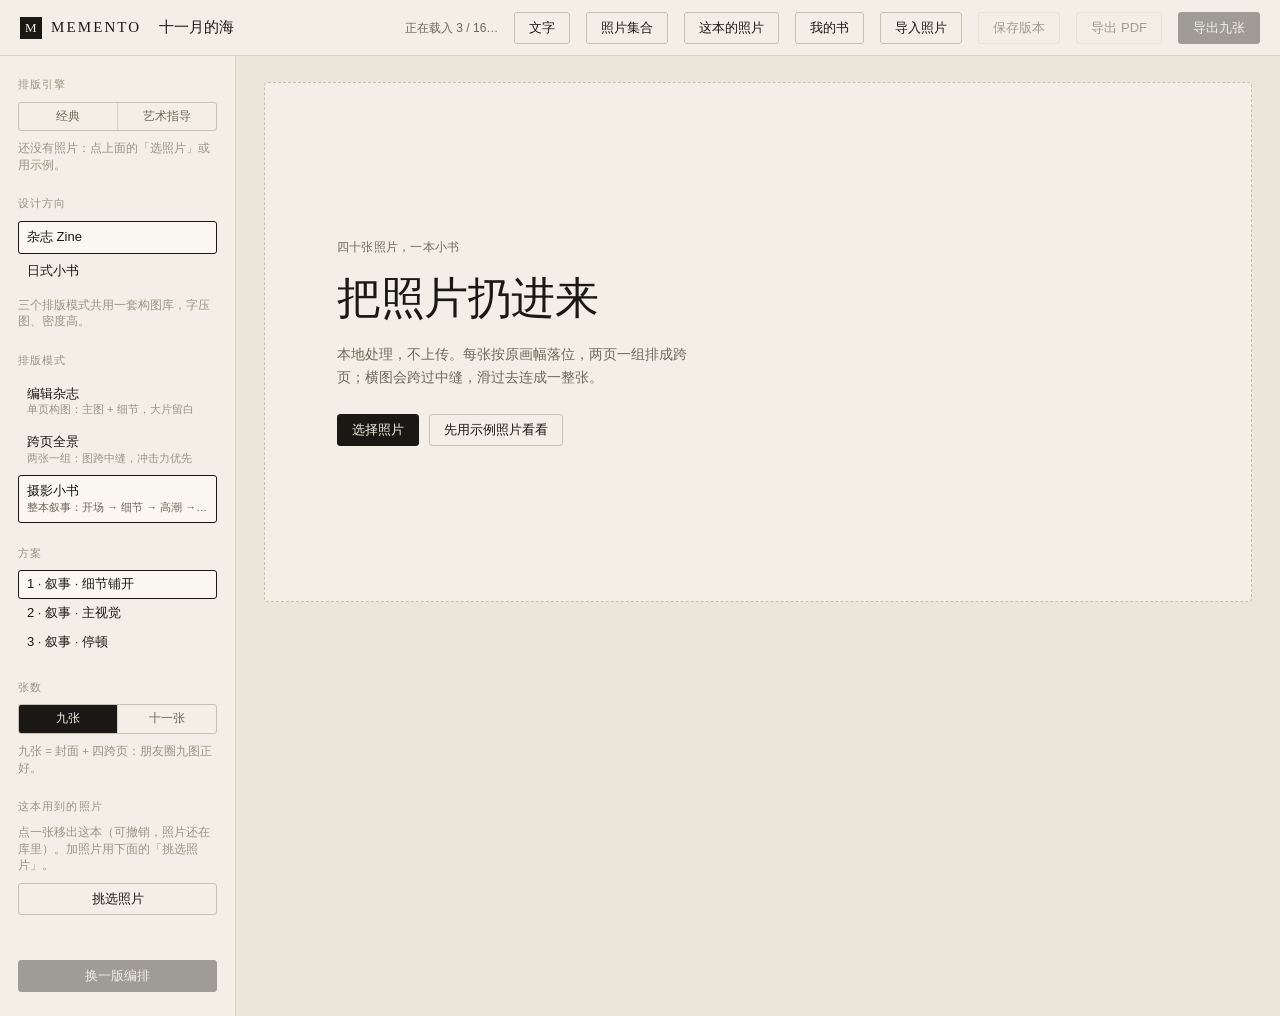
==== index.html @ cc2ba00d "P1+P2: IndexedDB v2（collections / collectionPhotos / bookPhotos）+ 照片集合入口与全部照片页" ====
<!doctype html>
<html lang="zh-CN">
<head>
<meta charset="utf-8">
<meta name="viewport" content="width=device-width,initial-scale=1">
<title>MEMENTO — 让照片变成一本作品集</title>
<link rel="stylesheet" href="css/app.css">
</head>
<body>

<header class="bar">
  <div class="brand">
    <span class="mark" aria-hidden="true">M</span>
    <span class="wordmark">MEMENTO</span>
  </div>
  <input id="titleInput" class="title-input" value="十一月的海" aria-label="作品标题" spellcheck="false">
  <div class="bar-spacer"></div>
  <span id="saveState" class="save-state" data-state="idle" title="本地保存状态"></span>
  <span id="statLine" class="stat">还没有照片</span>
  <button id="btnText" class="btn btn-ghost">文字</button>
  <button id="btnColls" class="btn btn-ghost">照片集合</button>
  <button id="btnPhotos" class="btn btn-ghost">这本的照片</button>
  <button id="btnLibrary" class="btn btn-ghost">我的书</button>
  <button id="btnImport" class="btn btn-ghost">导入照片</button>
  <button id="btnVersion" class="btn btn-ghost" disabled>保存版本</button>
  <button id="btnPDF" class="btn btn-ghost" disabled>导出 PDF</button>
  <button id="btnPNG" class="btn btn-primary" disabled>导出九张</button>
</header>

<main class="shell">
  <aside class="rail">
    <section class="rail-block">
      <h2 class="rail-title">排版引擎</h2>
      <div id="engines" class="seg" role="group" aria-label="排版引擎">
        <button type="button" data-engine="classic">经典</button>
        <button type="button" data-engine="art">艺术指导</button>
      </div>
      <p id="engineNote" class="rail-note">经典＝现有构图库；艺术指导＝先读照片再定方向（实验）。</p>
      <details id="artWhy" class="art-why" hidden>
        <summary>这本书为什么这样排</summary>
        <dl id="artWhyList"></dl>
      </details>
    </section>

    <section class="rail-block">
      <h2 class="rail-title">设计方向</h2>
      <div id="dirs" class="opt-list"></div>
      <p id="dirNote" class="rail-note"></p>
    </section>

    <section class="rail-block" id="modeBlock">
      <h2 class="rail-title">排版模式</h2>
      <div id="modes" class="opt-list"></div>
    </section>

    <section class="rail-block" id="schemeBlock">
      <h2 class="rail-title">方案</h2>
      <div id="schemes" class="opt-list opt-list--tight"></div>
    </section>

    <section class="rail-block" id="blockDensity" hidden>
      <h2 class="rail-title">松紧</h2>
      <div id="densities" class="seg" role="group" aria-label="松紧">
        <button type="button" data-density="tight">紧凑</button>
        <button type="button" data-density="normal">标准</button>
        <button type="button" data-density="airy">舒展</button>
      </div>
      <p id="densityNote" class="rail-note">松开一点，每页少放几张、页数变多。</p>
    </section>

    <section class="rail-block">
      <h2 class="rail-title">张数</h2>
      <div id="counts" class="seg" role="group" aria-label="张数">
        <button type="button" data-count="9">九张</button>
        <button type="button" data-count="11">十一张</button>
      </div>
      <p id="countNote" class="rail-note">九张 = 封面 + 四页/四跨页：朋友圈九图正好。</p>
    </section>

    <section class="rail-block">
      <h2 class="rail-title">这本用到的照片</h2>
      <p class="rail-note">点一张移出这本（可撤销，照片还在库里）。加照片用下面的「挑选照片」。</p>
      <button id="btnPickPhotos" class="btn btn-ghost btn-wide" type="button">挑选照片</button>
      <div id="tray" class="tray"></div>
    </section>

    <div class="rail-foot">
      <button id="btnShuffle" class="btn btn-primary btn-wide" disabled>换一版编排</button>
    </div>
  </aside>

  <section class="stage">
    <div id="empty" class="empty">
      <p class="empty-kicker">四十张照片，一本小书</p>
      <h1 class="empty-title">把照片扔进来</h1>
      <p class="empty-sub">本地处理，不上传。每张按原画幅落位，两页一组排成跨页；横图会跨过中缝，滑过去连成一整张。</p>
      <div class="empty-actions">
        <button class="btn btn-primary" id="btnPick">选择照片</button>
        <button class="btn btn-ghost" id="btnDemo">先用示例照片看看</button>
      </div>
    </div>

    <div id="zinePanel" class="zine-panel" hidden>
      <div class="zine-head">
        <h1 class="grid-title">作品集</h1>
        <p id="zineNote" class="grid-note"></p>
      </div>
      <div id="zineList" class="zine-list"></div>
      <p class="stage-hint">点任意一张照片：换图 / 删图 / 拖动调整显示的部分。点页面空白处放大看。</p>
    </div>
  </section>
</main>

<div id="picker" class="picker" hidden>
  <div class="picker-card" role="dialog" aria-label="换一张">
    <div class="picker-head" id="pickerHead">
      <div>
        <h2 id="pickerTitle" class="picker-title">换一张</h2>
        <p id="pickerNote" class="picker-note"></p>
      </div>
      <button id="pickerClose" class="picker-close" aria-label="关闭">✕</button>
    </div>
    <div id="pickerCrop" class="picker-crop" hidden>
      <div id="cropBox" class="crop-box"></div>
      <p class="crop-hint">左右上下拖动，选这一段显示。</p>
    </div>
    <div id="pickerGrid" class="picker-grid"></div>
  </div>
</div>

<div id="textPanel" class="picker textpanel" hidden>
  <div class="picker-card" role="dialog" aria-label="文字">
    <div class="picker-head">
      <div>
        <h2 class="picker-title">文字</h2>
        <p class="picker-note" id="textNote">你自己写的字永远不会被 AI 覆盖。改完立刻重排。</p>
      </div>
      <button id="textClose" class="picker-close" aria-label="关闭">✕</button>
    </div>

    <div class="text-body">
      <label class="text-row text-row--block"><b>这组照片，你还记得什么？<span>一两句就够。它会作为你的记忆单独保存，优先级最高。</span></b>
        <textarea id="textMemory" rows="2" spellcheck="false" placeholder="例：那天下午很冷，我们在码头等最后一班船。"></textarea>
      </label>

      <div class="text-row text-row--inline">
        <b>文字风格</b>
        <select id="textStyle" class="text-select"></select>
        <label class="text-check"><input type="checkbox" id="textNoText"> 不要内容文字</label>
      </div>

      <div class="ai-block">
        <div class="ai-head">
          <button id="aiBtn" class="btn btn-primary">为这组照片寻找文字灵感</button>
          <button id="aiAgain" class="btn btn-ghost" hidden>再来一组</button>
          <button id="aiSetup" class="btn btn-ghost">检查连接</button>
          <select id="aiModel" class="text-select text-select--sm" hidden aria-label="本地模型"></select>
          <label class="text-check text-check--wide"><input type="checkbox" id="aiBoth"> 同时写进另一个设计方向</label>
        </div>
        <p id="aiStatus" class="ai-status" data-state="idle">本地文字助手：检查中…</p>
        <div id="aiIdeas" class="ai-ideas"></div>
        <details class="ai-help">
          <summary>连不上？三步</summary>
          <p><b>1. 用本地版打开</b>（线上 https 版永远连不到你电脑上的 Ollama）：
            双击 memento 文件夹里的 <code>start-local.cmd</code>，它会打开
             <code>http://127.0.0.1:8899/</code>，并把 Ollama 代理在同一个地址下。</p>
          <p><b>2. 另开一个窗口启动模型</b>：<code>ollama serve</code></p>
          <p><b>3. 想用更强的模型</b>：<code>ollama pull qwen2.5:7b</code>，然后在上面的模型下拉里选它。</p>
          <p>连不上时按钮会给内置模板，其余功能照常。</p>
        </details>
      </div>

      <label class="text-row"><b>书名</b><input id="textTitle" type="text" spellcheck="false"></label>
      <label class="text-row"><b>年份</b><input id="textYear" type="number" min="1900" max="2100" step="1"></label>
      <label class="text-row"><b>章节词</b><input id="textSections" type="text" spellcheck="false" placeholder="用逗号分开：光，风，途中"></label>
      <label class="text-row text-row--block"><b>每页短句<span>一行一句，按顺序用在页面上</span></b>
        <textarea id="textLines" rows="6" spellcheck="false"></textarea>
      </label>
    </div>

    <div class="text-foot">
      <button id="textReset" class="btn btn-ghost">恢复本方向的默认文字</button>
      <button id="textDone" class="btn btn-primary">完成</button>
    </div>
  </div>
</div>

<div id="lightbox" class="lightbox" hidden>
  <button class="lb-close" id="lbClose" aria-label="关闭">✕</button>
  <div class="lb-nav">
    <button id="lbPrev" aria-label="上一页">‹</button>
    <span id="lbCount"></span>
    <button id="lbNext" aria-label="下一页">›</button>
  </div>
  <div id="lbStage" class="lb-stage"></div>
</div>

<input type="file" id="fileInput" accept="image/*" multiple hidden>
<div id="saved" class="saved" hidden>
  <div class="saved-card">
    <div class="saved-head">
      <div>
        <h2 id="savedTitle" class="saved-title">已经做好九张</h2>
        <p id="savedNote" class="saved-note"></p>
      </div>
      <button id="savedClose" class="picker-close" aria-label="关闭">✕</button>
    </div>
    <div id="savedGrid" class="saved-grid"></div>
  </div>
</div>

<div id="versions" class="saved" hidden>
  <div class="saved-card vcard">
    <div class="saved-head">
      <div>
        <h2 class="saved-title">版本历史</h2>
        <p id="verNote" class="saved-note">每一版都是一个快照；恢复旧版不会删掉任何一版。</p>
      </div>
      <button id="verClose" class="picker-close" aria-label="关闭">✕</button>
    </div>
    <div class="ver-new">
      <input id="verName" class="ver-input" placeholder="这一版叫什么？（可以不填）" maxlength="40">
      <button id="verSave" class="btn btn-primary">保存为新版本</button>
    </div>
    <div id="verList" class="ver-list"></div>
  </div>
</div>

<div id="library" class="saved" hidden>
  <div class="saved-card libcard">
    <div class="saved-head">
      <div>
        <h2 class="saved-title">我的书</h2>
        <p id="libNote" class="saved-note">每本作品有自己的版本；照片存在照片库里，删作品不会删照片。</p>
      </div>
      <button id="libClose" class="picker-close" aria-label="关闭">✕</button>
    </div>
    <div class="lib-tools">
      <button id="libNewMem" class="btn btn-primary">＋ 回忆册</button>
      <button id="libNewSocial" class="btn btn-ghost">＋ 作品</button>
      <button id="libBackup" class="btn btn-ghost">导出全部备份</button>
      <button id="libImport" class="btn btn-ghost">导入备份</button>
      <span id="libQuota" class="lib-quota"></span>
    </div>
    <p id="quotaWarn" class="quota-warn" hidden></p>
    <div id="libList" class="lib-list"></div>
  </div>
</div>


<div id="colls" class="saved" hidden>
  <div class="saved-card collcard">
    <div class="saved-head">
      <div>
        <h2 class="saved-title">照片集合</h2>
        <p class="saved-note">一次导入的一批照片就是一个集合。集合只是整理方式 —— 删集合不会删照片，也不会动已经做好的书。</p>
      </div>
      <button id="collClose" class="picker-close" aria-label="关闭">✕</button>
    </div>
    <div class="lib-tools">
      <button id="collNew" class="btn btn-primary">＋ 新集合</button>
      <div class="seg seg--sm" id="collTabs" role="group">
        <button type="button" data-tab="colls" aria-pressed="true">集合</button>
        <button type="button" data-tab="all" aria-pressed="false">全部照片</button>
      </div>
    </div>
    <div id="collBody"></div>
  </div>
</div>

<div id="photoLib" class="saved" hidden>
  <div class="saved-card plibcard">
    <div class="saved-head">
      <div>
        <h2 class="saved-title">照片库</h2>
        <p id="plibNote" class="saved-note">这里存的是<strong>适合网页创作的处理版本</strong>（长边 2000px WebP），不是你的原图备份 —— 原图请留在手机或网盘里。</p>
      </div>
      <button id="plibClose" class="picker-close" aria-label="关闭">✕</button>
    </div>
    <div class="lib-tools">
      <div class="seg seg--sm" id="plibFilter" role="group">
        <button type="button" data-filter="all">全部</button>
        <button type="button" data-filter="in">在这本</button>
        <button type="button" data-filter="out">没在这本</button>
        <button type="button" data-filter="star">★ 收藏</button>
      </div>
      <button id="plibAll" class="btn btn-ghost">全选</button>
      <button id="plibNone" class="btn btn-ghost">全不选</button>
      <span id="plibCount" class="lib-quota"></span>
    </div>
    <div id="plibGrid" class="plib-grid"></div>
  </div>
</div>

<input type="file" id="backupInput" accept=".memento,.zip" hidden>
<div id="toast" class="toast" hidden></div>

<script src="js/analyze.js"></script>
<script src="js/storage.js"></script>
<script src="js/objects.js"></script>
<script src="js/engine.js"></script>
<script src="js/spread.js"></script>
<script src="js/compose.js"></script>
<script src="js/art.js"></script>
  <script src="js/observe.js"></script>
<script src="js/timeline.js"></script>
<script src="js/text.js"></script>
<script src="js/render.js"></script>
<script src="js/export.js"></script>
<script src="js/backup.js"></script>
<script src="js/ai/schemas.js"></script>
<script src="js/ai/prompts.js"></script>
<script src="js/ai/ollama.js"></script>
<script src="js/ai/provider.js"></script>
<script src="js/ai/editorial.js"></script>
<script src="js/collections.js"></script>
<script src="js/app.js"></script>
</body>
</html>
---- css/app.css ----
/* MEMENTO — shell. Paper ground, ink chrome, one accent on state only. */
:root{
  --paper:#f3efe6;
  --paper-2:#ebe6da;
  --surface:#faf7f0;
  --ink:#1a1815;
  --muted:#6f685a;
  --faint:#9a9384;
  --line:#d9d2c3;
  --line-2:#c8c0ae;
  --accent:#b0452b;
  --sans:-apple-system, "Segoe UI", "PingFang SC", "Microsoft YaHei", "Hiragino Sans GB", sans-serif;
  --serif:Georgia, "Songti SC", "Noto Serif SC", "Source Han Serif SC", "Times New Roman", serif;
  --hdr:56px;
}
*{box-sizing:border-box}
[hidden]{display:none !important}
html,body{height:100%}
body{
  margin:0;background:var(--paper);color:var(--ink);
  font-family:var(--sans);font-size:14px;line-height:1.5;
  -webkit-font-smoothing:antialiased;
}
button{font-family:inherit;font-size:inherit;color:inherit;cursor:pointer}
:focus-visible{outline:2px solid var(--accent);outline-offset:2px}

/* ---------- top bar ---------- */
.bar{
  height:var(--hdr);display:flex;align-items:center;gap:16px;
  padding:0 20px;border-bottom:1px solid var(--line);
  background:var(--paper);position:sticky;top:0;z-index:20;
}
.brand{display:flex;align-items:center;gap:9px}
.mark{
  width:22px;height:22px;display:grid;place-items:center;
  background:var(--ink);color:var(--paper);font-family:var(--serif);
  font-size:13px;line-height:1;letter-spacing:.02em;
}
.wordmark{font-family:var(--serif);font-size:15px;letter-spacing:.14em}
.title-input{
  font-family:var(--serif);font-size:15px;color:var(--ink);
  background:transparent;border:0;border-bottom:1px solid transparent;
  padding:4px 2px;max-width:280px;width:180px;
}
.title-input:hover{border-bottom-color:var(--line-2)}
.title-input:focus{border-bottom-color:var(--ink);outline:none}
.bar-spacer{flex:1}
.stat{font-size:12px;color:var(--muted);white-space:nowrap;font-variant-numeric:tabular-nums}

/* ---------- buttons ---------- */
.btn{
  height:32px;padding:0 14px;border-radius:3px;border:1px solid var(--line-2);
  background:transparent;color:var(--ink);font-size:13px;transition:background .14s,border-color .14s,color .14s;
}
.btn:hover{background:rgba(26,24,21,.05);border-color:var(--ink)}
.btn:active{background:rgba(26,24,21,.1)}
.btn[disabled]{opacity:.38;cursor:not-allowed;border-color:var(--line);background:transparent}
.btn[disabled]:hover{background:transparent;border-color:var(--line)}
.btn-primary{background:var(--ink);border-color:var(--ink);color:var(--paper)}
.btn-primary:hover{background:#000;border-color:#000}
.btn-primary[disabled]{background:var(--ink);border-color:var(--ink);color:var(--paper)}
.btn-wide{width:100%}

/* ---------- shell ---------- */
.shell{display:grid;grid-template-columns:236px 1fr;min-height:calc(100vh - var(--hdr))}
.rail{
  border-right:1px solid var(--line);padding:20px 18px 24px;
  display:flex;flex-direction:column;gap:22px;background:var(--paper);
}
.rail-block{display:flex;flex-direction:column;gap:9px}
.rail-title{
  margin:0;font-size:11px;font-weight:500;letter-spacing:.1em;color:var(--faint);
  text-transform:uppercase;
}
.rail-note{margin:0;font-size:11.5px;color:var(--faint);line-height:1.45}
.rail-foot{margin-top:auto;padding-top:14px}

.opt-list{display:flex;flex-direction:column;gap:1px}
.opt{
  display:flex;align-items:center;gap:9px;width:100%;text-align:left;
  padding:7px 8px;border:1px solid transparent;border-radius:3px;background:transparent;
}
.opt:hover{background:rgba(26,24,21,.045)}
.opt[aria-pressed="true"]{background:var(--surface);border-color:var(--ink)}
.opt-body{display:flex;flex-direction:column;min-width:0}
.opt-name{font-size:13px;line-height:1.3}
.opt-note{font-size:11px;color:var(--faint);line-height:1.35;white-space:nowrap;overflow:hidden;text-overflow:ellipsis}
.opt[aria-pressed="true"] .opt-note{color:var(--muted)}
.opt-sw{display:flex;gap:2px;flex:none}
.opt-sw i{width:6px;height:16px;display:block}
.opt-list--tight .opt{padding:5px 8px}

.seg{display:grid;grid-template-columns:repeat(auto-fit,minmax(0,1fr));gap:0;border:1px solid var(--line-2);border-radius:3px;overflow:hidden}
.seg button{
  border:0;background:transparent;padding:6px 2px;font-size:12px;color:var(--muted);
  border-right:1px solid var(--line);line-height:1.3;
}
.seg button:last-child{border-right:0}
.seg button[aria-pressed="true"]{background:var(--ink);color:var(--paper)}
.seg button:hover{color:var(--ink)}
.seg button[aria-pressed="true"]:hover{color:var(--paper)}

.tray{display:grid;grid-template-columns:repeat(4,1fr);gap:6px;max-height:190px;overflow:auto;padding-right:2px}
.tray img{
  width:100%;aspect-ratio:1;object-fit:cover;display:block;cursor:pointer;
  border:1px solid var(--line);filter:saturate(.95);
}
.tray img[data-off="1"]{opacity:.28;filter:grayscale(1)}
.tray img:hover{border-color:var(--ink)}

/* ---------- stage ---------- */
.stage{padding:26px 28px 60px;background:var(--paper-2);min-width:0}
.pages{display:grid;grid-template-columns:repeat(auto-fill,minmax(300px,1fr));gap:26px 24px}
.page-slot{display:flex;flex-direction:column;gap:7px;align-items:flex-start;min-width:0}
.page-btn{
  border:0;padding:0;background:transparent;display:block;width:100%;
  position:relative;cursor:zoom-in;
}
.page-btn::after{
  content:"";position:absolute;inset:-1px;border:1px solid rgba(26,24,21,.14);pointer-events:none;
  transition:border-color .16s;
}
.page-btn:hover::after{border-color:rgba(26,24,21,.55)}
.page-label{
  font-size:11px;color:var(--faint);letter-spacing:.08em;display:flex;gap:8px;align-items:center;
  font-variant-numeric:tabular-nums;
}
.page-label b{font-weight:500;color:var(--muted);letter-spacing:.1em}
.page-wrap{overflow:hidden;position:relative;background:#fff}
.page{position:relative;transform-origin:top left;overflow:hidden}
.page .frame{position:absolute;overflow:hidden}
.page .frame-paper{position:absolute;background:#fff;box-shadow:0 1px 1px rgba(0,0,0,.10)}
.page .frame-inner{position:absolute;inset:0;overflow:hidden}
.page .txt{position:absolute;white-space:pre;font-kerning:normal}
.page .rect{position:absolute}
.page .pline{position:absolute}

/* ---------- empty ---------- */
.empty{
  border:1px dashed var(--line-2);border-radius:4px;background:var(--paper);
  min-height:min(62vh,520px);display:flex;flex-direction:column;justify-content:center;
  padding:44px clamp(24px,6vw,72px);
}
.empty-kicker{margin:0 0 10px;font-size:12px;color:var(--muted);letter-spacing:.02em}
.empty-title{margin:0;font-family:var(--serif);font-size:clamp(30px,3.4vw,44px);font-weight:400;letter-spacing:-.01em}
.empty-sub{margin:12px 0 0;max-width:46ch;font-size:14px;color:var(--muted);line-height:1.6}
.empty-actions{display:flex;gap:10px;margin-top:26px;flex-wrap:wrap}

/* ---------- lightbox ---------- */
.lightbox{
  position:fixed;inset:0;background:#100f0d;z-index:60;
  display:flex;flex-direction:column;align-items:center;justify-content:center;padding:56px 24px 72px;
}
.lb-stage{max-width:100%;max-height:100%;display:flex;align-items:center;justify-content:center;overflow:hidden}
.lb-close{
  position:absolute;top:16px;right:18px;background:transparent;border:1px solid #4a463d;
  color:#e8e2d4;width:34px;height:34px;border-radius:3px;
}
.lb-close:hover{background:#241f1a}
.lb-nav{
  position:absolute;bottom:20px;display:flex;align-items:center;gap:18px;color:#cfc8b8;font-size:12px;
  font-variant-numeric:tabular-nums;
}
.lb-nav button{background:transparent;border:1px solid #4a463d;color:#e8e2d4;width:34px;height:30px;border-radius:3px}
.lb-nav button:hover{background:#241f1a}

/* ---------- toast ---------- */
.toast{
  position:fixed;left:50%;bottom:26px;transform:translateX(-50%);
  background:var(--ink);color:var(--paper);padding:9px 16px;border-radius:3px;font-size:13px;z-index:80;
  display:flex;align-items:center;gap:14px;
}
.toast-undo{
  background:transparent;border:1px solid rgba(243,239,230,.5);color:var(--paper);
  border-radius:2px;padding:2px 9px;font-size:12px;
}
.toast-undo:hover{background:rgba(243,239,230,.16)}

/* ---------- solo page view (?solo=2&scale=1) ---------- */
body.solo-mode{background:#8f897c}
body.solo-mode .bar,
body.solo-mode .rail,
body.solo-mode .empty{display:none !important}
body.solo-mode .shell{display:block;min-height:0}
body.solo-mode .stage{padding:0;background:transparent}
body.solo-mode .pages{display:block}
body.solo-mode .page-wrap{margin:0}

/* ---------- grid (九宫格) ---------- */
.grid-panel{display:flex;flex-direction:column;gap:16px;max-width:1120px}
.grid-head{max-width:52ch}
.grid-title{margin:0;font-family:var(--serif);font-size:22px;font-weight:400;letter-spacing:-.01em}
.grid-note{margin:6px 0 0;font-size:12.5px;color:var(--muted)}
.grid-body{display:grid;grid-template-columns:auto 300px;gap:44px;align-items:start;margin-top:4px}
.grid9{display:grid;grid-template-columns:repeat(3,1fr);gap:4px;background:#fff;padding:4px}
.grid-cell{position:relative;line-height:0}
.grid-btn{border:0;padding:0;background:transparent;display:block;cursor:zoom-in;width:100%}
.grid-num{
  position:absolute;left:7px;bottom:6px;font-size:10.5px;letter-spacing:.12em;color:#fff;
  font-variant-numeric:tabular-nums;pointer-events:none;mix-blend-mode:difference;
}
.grid-side{display:flex;flex-direction:column;gap:10px;padding-top:2px}
.grid-strip{display:grid;grid-template-columns:repeat(3,1fr);gap:6px}
.strip-cell{position:relative;line-height:0}
.strip-cell img{width:100%;aspect-ratio:1;object-fit:cover;display:block;border:1px solid var(--line)}
.strip-cell b{
  position:absolute;top:3px;left:4px;font-size:9px;font-weight:500;color:#fff;
  text-shadow:0 1px 3px rgba(0,0,0,.7);letter-spacing:.08em;
}
.grid-why{margin:6px 0 0;font-size:12.5px;color:var(--muted);max-width:30ch;line-height:1.65}
.grid-strip--counts .count-cell{
  aspect-ratio:1;display:grid;place-items:center;background:var(--surface);border:1px solid var(--line);
  font-family:var(--serif);font-size:19px;color:var(--ink);
}

/* ---------- edit affordances ---------- */
.stage-hint{margin:14px 0 0;font-size:12px;color:var(--faint);letter-spacing:.01em}
.page .frame-edit{cursor:pointer}
.page .frame-edit::after{
  content:"";position:absolute;inset:0;border:0 solid rgba(255,255,255,0);
  transition:box-shadow .14s, background .14s;pointer-events:none;
}
.page .frame-edit:hover::after{
  box-shadow:inset 0 0 0 2px rgba(255,255,255,.9), inset 0 0 0 3px rgba(0,0,0,.35);
  background:rgba(255,255,255,.06);
}

/* ---------- picker ---------- */
.picker{
  position:fixed;inset:0;z-index:70;background:rgba(16,15,13,.72);
  display:flex;align-items:center;justify-content:center;padding:32px 20px;
}
.picker-card{
  background:var(--paper);width:min(880px,96vw);max-height:86vh;display:flex;flex-direction:column;
  border:1px solid var(--line-2);
}
.picker-head{
  display:flex;align-items:flex-start;justify-content:space-between;gap:16px;
  padding:16px 18px 12px;border-bottom:1px solid var(--line);
}
.picker-title{margin:0;font-family:var(--serif);font-size:17px;font-weight:400}
.picker-note{margin:4px 0 0;font-size:12px;color:var(--muted);max-width:56ch}
.picker-close{background:transparent;border:1px solid var(--line-2);width:28px;height:28px;border-radius:2px;flex:none}
.picker-close:hover{border-color:var(--ink)}
.picker-grid{
  display:grid;grid-template-columns:repeat(5,minmax(0,1fr));gap:10px;
  padding:14px 18px 18px;overflow:auto;max-height:46vh;
}
.picker-item{position:relative;padding:0;border:2px solid transparent;background:transparent;cursor:pointer;line-height:0}
.picker-item img{width:100%;aspect-ratio:1;object-fit:cover;display:block}
.picker-item:hover{border-color:var(--ink)}
.picker-item b{
  position:absolute;left:4px;top:3px;font-size:9px;color:#fff;font-weight:500;
  text-shadow:0 1px 3px rgba(0,0,0,.7);letter-spacing:.08em;
}
.picker-item[data-fit="0"]::after{
  content:"裁切较多";position:absolute;left:0;right:0;bottom:0;font-size:9px;
  background:rgba(0,0,0,.55);color:#fff;padding:1px 3px;line-height:1.4;text-align:center;
}
.picker-head .btn-danger{margin-right:8px;flex:none}

/* crop adjuster inside the picker */
.picker-crop{display:flex;align-items:center;gap:16px;padding:14px 18px;border-bottom:1px solid var(--line);flex-wrap:wrap}
.crop-box{
  position:relative;overflow:hidden;background:#111;flex:none;cursor:grab;
  box-shadow:0 0 0 1px rgba(0,0,0,.15);touch-action:none;
}
.crop-box.dragging{cursor:grabbing}
.crop-box img{position:absolute;user-select:none;pointer-events:none;max-width:none}
/* the fold of a cross-page image: the picture is one, the line is where it is cut */
.crop-seam{
  position:absolute;top:0;bottom:0;width:1px;pointer-events:none;
  background:repeating-linear-gradient(to bottom,rgba(255,255,255,.92) 0 5px,transparent 5px 10px);
  box-shadow:0 0 0 1px rgba(0,0,0,.35);
}
.crop-seam::after{
  content:"折线";position:absolute;left:3px;top:4px;font-size:9px;letter-spacing:.08em;
  color:#fff;text-shadow:0 1px 2px rgba(0,0,0,.8);font-style:normal;white-space:nowrap;
}
.crop-hint{margin:0;font-size:12px;color:var(--muted);max-width:30ch;line-height:1.6}

/* ---------- text panel: the words are data ---------- */
.textpanel .picker-card{width:min(720px,96vw)}
.text-body{padding:16px 18px;display:flex;flex-direction:column;gap:14px;overflow:auto}
.text-row{display:flex;align-items:center;gap:12px;font-size:12px;color:var(--ink)}
.text-row b{width:72px;flex:none;font-weight:500;letter-spacing:.08em;color:var(--muted)}
.text-row input{flex:1;height:32px;padding:0 9px;background:transparent;border:1px solid var(--line-2);
  font:inherit;font-size:13.5px;color:var(--ink);border-radius:2px}
.text-row input:focus{outline:none;border-color:var(--ink)}
.text-row--block{flex-direction:column;align-items:stretch;gap:8px}
.text-row--block b{width:auto;display:flex;justify-content:space-between;align-items:baseline}
.text-row--block b span{color:var(--faint);font-weight:400;letter-spacing:0}
.text-row textarea{width:100%;min-height:210px;padding:10px 11px;background:transparent;
  border:1px solid var(--line-2);border-radius:2px;font:inherit;font-size:13.5px;line-height:2;color:var(--ink);resize:vertical}
.text-row textarea:focus{outline:none;border-color:var(--ink)}
.text-foot{display:flex;justify-content:space-between;align-items:center;gap:10px;padding:4px 18px 18px}
.picker-actions{display:flex;gap:8px;padding:0 18px 16px;grid-column:1/-1;margin-top:4px}
.btn-danger{border-color:#9d3a2a;color:#9d3a2a}
.btn-danger:hover{background:#9d3a2a;color:#fff;border-color:#9d3a2a}

/* ---------- zine (小书 / 跨页) ---------- */
.zine-panel{display:flex;flex-direction:column;gap:26px;max-width:1240px}
.zine-head{max-width:56ch}
.zine-list{display:flex;flex-direction:column;gap:30px}
.spread-row{display:flex;gap:2px;align-items:flex-start;position:relative}
.spread-row--single{align-items:flex-start}
.spread-label{
  position:absolute;left:0;top:-17px;font-size:10.5px;letter-spacing:.12em;color:var(--faint);
  font-variant-numeric:tabular-nums;
}
.spread-row .page-wrap{background:#fff}
.spread-row .page-btn{border:0;padding:0;background:transparent;display:block;cursor:zoom-in}
.spread-row .page-btn::after{
  content:"";position:absolute;inset:0;border:1px solid rgba(26,24,21,.12);pointer-events:none;
}
.spread-row .page-btn:hover::after{border-color:rgba(26,24,21,.5)}
.spread-type{
  position:absolute;left:132px;top:-23px;height:22px;font-size:11px;color:var(--muted);
  background:transparent;border:1px solid var(--line);border-radius:2px;padding:0 4px;
}
.spread-type:hover{color:var(--ink);border-color:var(--line-2)}

@media (max-width:900px){
  .bar{height:auto;flex-wrap:wrap;padding:8px 12px;gap:8px}
  .btn{height:30px;padding:0 10px;font-size:12.5px}
  .title-input{width:104px;font-size:14px}
  .shell{grid-template-columns:1fr}
  .rail{border-right:0;border-bottom:1px solid var(--line);padding:14px}
  .tray{max-height:96px;grid-template-columns:repeat(8,1fr)}
  .stage{padding:14px 12px 40px;order:-1}
  .pages{gap:18px 14px !important}
  .grid-body{grid-template-columns:1fr;gap:22px}
  .grid-strip{grid-template-columns:repeat(5,1fr);max-width:420px}
  .stat{display:none}
  /* on a phone the book comes first: the rail is a drawer under it */
  .rail{order:2;border-bottom:0;border-top:1px solid var(--line);gap:16px}
  .rail-foot{position:sticky;bottom:0;background:var(--paper);padding:10px 0 4px}
  .zine-panel{gap:26px}
  .spread-type{left:auto;right:0;top:-24px}
}

/* ---------- composition engine ---------- */
.opt--sm{padding:5px 8px}
.opt-list--tight{gap:0}
.row-tools{display:flex;gap:6px;align-items:center;margin-left:10px;padding-top:2px}
.lock-btn{
  height:22px;padding:0 7px;font-size:10.5px;letter-spacing:.06em;color:var(--faint);
  background:transparent;border:1px solid var(--line);border-radius:2px;cursor:pointer;
}
.lock-btn:hover{color:var(--ink);border-color:var(--line-2)}
.lock-btn[aria-pressed="true"]{background:var(--ink);color:var(--paper);border-color:var(--ink)}
.spread-label{top:-16px}
.spread-row > .page-btn{flex:0 0 auto}
.row-tools{flex:0 0 auto;white-space:nowrap}
.lock-btn{white-space:nowrap;flex:none}
.spread-row--single .page-btn{background:transparent}

.spread-row .page-btn{width:auto}
.spread-row .page-wrap{overflow:hidden}

/* 照片格 + 主视觉星标 */
.tray-cell{position:relative;line-height:0}
.tray-cell img{width:100%;display:block;border-radius:2px}
.tray-cell.on img{outline:2px solid var(--accent);outline-offset:-2px}
.tray-star{position:absolute;right:2px;top:2px;width:22px;height:22px;border:0;border-radius:50%;
  background:rgba(255,255,255,.86);color:#8a7a4a;font-size:13px;line-height:22px;padding:0;cursor:pointer}
.tray-cell.on .tray-star{background:var(--accent);color:#fff}

/* ---------- the finished sheet ---------- */
.saved{position:fixed;inset:0;background:rgba(20,18,14,.6);display:flex;align-items:center;justify-content:center;z-index:60;padding:24px}
.saved-card{background:var(--paper);width:min(880px,100%);max-height:88vh;display:flex;flex-direction:column;border-radius:3px;overflow:hidden;box-shadow:0 24px 60px rgba(0,0,0,.3)}
.saved-head{display:flex;justify-content:space-between;align-items:flex-start;gap:16px;padding:20px 22px 14px;border-bottom:1px solid var(--line)}
.saved-title{margin:0 0 6px;font-size:16px;font-weight:500;letter-spacing:.01em}
.saved-note{margin:0;font-size:12px;line-height:1.7;color:var(--muted);max-width:56ch}
.saved-grid{display:grid;grid-template-columns:repeat(3,1fr);gap:14px;padding:18px 22px 24px;overflow:auto}
.saved-item{position:relative;display:block;line-height:0;background:var(--paper-2)}
.saved-item img{width:100%;display:block}
.saved-item span{position:absolute;left:6px;bottom:6px;font-size:9px;letter-spacing:.1em;color:#fff;text-shadow:0 1px 3px rgba(0,0,0,.8)}
.saved-item:hover img{opacity:.88}
@media (max-width:900px){.saved-grid{grid-template-columns:repeat(2,1fr)}.saved{padding:0}.saved-card{max-height:100vh;height:100%;border-radius:0}}

/* ---------- save state / versions ---------- */
.save-state{font-size:11px;letter-spacing:.04em;color:var(--faint);cursor:pointer;white-space:nowrap;padding:2px 6px;border-radius:2px}
.save-state[data-state="pending"],.save-state[data-state="saving"]{color:var(--muted)}
.save-state[data-state="saved"]{color:#4a6b4a}
.save-state[data-state="error"]{color:#9d3a2a;font-weight:500;text-decoration:underline;text-underline-offset:2px}
.save-state:hover{background:rgba(26,24,21,.06)}
.vcard{max-width:720px}
.ver-new{display:flex;gap:8px;padding:14px 22px;border-bottom:1px solid var(--line)}
.ver-input{flex:1;min-width:0;height:32px;padding:0 10px;font-size:13px;background:var(--paper);border:1px solid var(--line);border-radius:2px;color:var(--ink)}
.ver-list{overflow:auto;padding:6px 22px 20px}
.ver-row{display:flex;align-items:center;gap:12px;padding:11px 0;border-bottom:1px solid var(--line)}
.ver-row:last-child{border-bottom:0}
.ver-no{font-size:12px;letter-spacing:.06em;width:44px;color:var(--ink);font-variant-numeric:tabular-nums}
.ver-meta{flex:1;min-width:0}
.ver-desc{font-size:12.5px;color:var(--ink);margin:0 0 2px}
.ver-sub{font-size:11px;color:var(--faint)}
.ver-row .btn{height:26px;padding:0 9px;font-size:11.5px}
.ver-row.is-current .ver-no{color:#4a6b4a}

/* ---------- library ---------- */
.libcard{max-width:760px}
.lib-tools{display:flex;gap:8px;align-items:center;padding:14px 22px;border-bottom:1px solid var(--line);flex-wrap:wrap}
.lib-quota{margin-left:auto;font-size:11px;color:var(--faint)}
.lib-list{overflow:auto;padding:6px 22px 22px}
.lib-row{display:flex;gap:14px;align-items:center;padding:12px 0;border-bottom:1px solid var(--line)}
.lib-cover{width:52px;height:70px;flex:none;background:var(--paper-2);overflow:hidden;border:1px solid var(--line)}
.lib-cover img{width:100%;height:100%;object-fit:cover;display:block}
.lib-meta{flex:1;min-width:0}
.lib-title{font-size:13.5px;margin:0 0 3px;color:var(--ink);white-space:nowrap;overflow:hidden;text-overflow:ellipsis}
.lib-sub{font-size:11px;color:var(--faint)}
.lib-row.is-open .lib-title{color:#4a6b4a}
.lib-row .btn{height:26px;padding:0 9px;font-size:11.5px}
.lib-row.is-open .lib-title::after{content:" · 正在编辑";color:#4a6b4a;font-size:10.5px}

.lib-acts{display:flex;gap:6px;flex:none}
@media (max-width:560px){
  .lib-row{flex-wrap:wrap;row-gap:10px}
  .lib-meta{flex:1 1 calc(100% - 66px);min-width:0}
  .lib-title{white-space:normal;line-height:1.35}
  .lib-sub{display:block;line-height:1.5}
  .lib-acts{flex:1 1 100%;justify-content:flex-end}
  .lib-tools{gap:6px}
  .lib-quota{flex:1 1 100%;text-align:left;margin:2px 0 0}
}

/* ---------- photo library ---------- */
.plibcard{max-width:860px}
.seg--sm button{height:26px;padding:0 10px;font-size:11.5px}
.plib-grid{display:grid;grid-template-columns:repeat(5,1fr);gap:10px;padding:16px 22px 24px;overflow:auto}
.plib-item{position:relative;line-height:0;background:var(--paper-2);border:1px solid transparent}
.plib-item img{width:100%;aspect-ratio:1;object-fit:cover;display:block}
.plib-item:hover{border-color:var(--ink)}
.plib-item .plib-star{position:absolute;left:5px;top:4px;font-size:12px;color:#fff;text-shadow:0 1px 3px rgba(0,0,0,.8);cursor:pointer}
.plib-item .plib-used{position:absolute;right:5px;top:4px;font-size:9px;letter-spacing:.06em;color:#fff;background:rgba(0,0,0,.45);padding:1px 4px}
.plib-item .plib-act{position:absolute;left:4px;right:4px;bottom:4px;display:flex;gap:4px;opacity:0;transition:opacity .12s}
.plib-item:hover .plib-act{opacity:1}
.plib-act button{flex:1;height:20px;font-size:10px;border:0;background:rgba(20,18,14,.82);color:#fff;cursor:pointer;border-radius:2px}
.plib-act button:hover{background:#9d3a2a}
.quota-warn{margin:0;padding:8px 22px;background:#f3e7d8;color:#7a4a20;font-size:11.5px;line-height:1.6;border-bottom:1px solid var(--line)}
@media (max-width:560px){
  .plib-grid{grid-template-columns:repeat(3,1fr);gap:8px;padding:12px 14px 20px}
}
/* touch screens have no hover: the buttons must always be there */
@media (max-width:560px),(hover:none){
  .plib-item .plib-act{opacity:1}
}

/* the small segmented control inside a modal toolbar keeps its own width */
#plibFilter{display:inline-flex;flex:none;width:auto;grid-template-columns:none}
#plibFilter button{white-space:nowrap;padding:0 12px;height:26px;font-size:11.5px}

/* ---------- editorial assistant ---------- */
.text-row--inline{display:flex;align-items:center;gap:10px;flex-wrap:wrap}
.text-select{height:30px;font-size:12.5px;background:var(--paper);border:1px solid var(--line);border-radius:2px;color:var(--ink);padding:0 6px}
.text-check{display:inline-flex;align-items:center;gap:5px;font-size:11.5px;color:var(--muted)}
.ai-block{border:1px solid var(--line);border-radius:3px;padding:14px;background:rgba(26,24,21,.02)}
.ai-head{display:flex;gap:8px;flex-wrap:wrap}
.ai-status{margin:10px 0 0;font-size:11.5px;line-height:1.6;color:var(--muted)}
.ai-status[data-state="ok"]{color:#4a6b4a}
.ai-status[data-state="off"]{color:#8a5a2a}
.ai-status[data-state="busy"]{color:var(--ink)}
.ai-ideas{display:grid;grid-template-columns:repeat(3,1fr);gap:10px;margin-top:12px}
.ai-ideas:empty{display:none}
.idea{border:1px solid var(--line);background:var(--paper);padding:11px;display:flex;flex-direction:column;gap:6px}
.idea-head{display:flex;align-items:baseline;gap:6px}
.idea-no{font-size:10px;color:var(--faint);font-variant-numeric:tabular-nums}
.idea-title{font-size:13.5px;line-height:1.35}
.idea-sub{margin:0;font-size:11px;color:var(--muted);font-style:italic}
.idea-concept{margin:0;font-size:11.5px;color:var(--ink2);line-height:1.6}
.idea-moods{display:flex;gap:4px;flex-wrap:wrap}
.idea-mood{font-size:9.5px;letter-spacing:.06em;text-transform:uppercase;color:var(--faint);border:1px solid var(--line);padding:1px 4px;border-radius:2px}
.idea-chapters{margin:0;font-size:10.5px;color:var(--muted);letter-spacing:.08em}
.idea-caps{margin:0;padding-left:12px;font-size:11px;color:var(--ink2);line-height:1.7}
.idea .btn{margin-top:auto}
.ai-help{margin-top:12px;font-size:11px;color:var(--muted)}
.ai-help summary{cursor:pointer;color:var(--faint)}
.ai-help code{display:block;margin:6px 0;padding:6px 8px;background:rgba(26,24,21,.05);font-size:11px;overflow-x:auto}
@media (max-width:760px){.ai-ideas{grid-template-columns:1fr}}

#textMemory{min-height:54px;max-height:120px}

.text-select--sm{height:26px;font-size:11.5px;max-width:180px}

.text-check--wide{margin-left:auto;white-space:nowrap}

.zine-panel{margin:0 auto}

.spread-row{justify-content:center}
.spread-label{left:50%;transform:translateX(-50%)}

/* picking photos for this book */
.plib-item{cursor:pointer}
.plib-item .plib-pick{
  position:absolute;right:5px;bottom:4px;width:18px;height:18px;border-radius:50%;
  display:flex;align-items:center;justify-content:center;font-size:11px;
  background:rgba(20,18,14,.55);color:#fff;border:1px solid rgba(255,255,255,.7);
}
.plib-item.is-in .plib-pick{background:#4a6b4a;border-color:#fff}
.plib-item.is-out img{opacity:.32;filter:saturate(.4)}
.plib-item.is-out .plib-pick{background:rgba(255,255,255,.9);color:#333;border-color:rgba(0,0,0,.25)}
.plib-item.is-out .plib-used{display:none}
.plib-actions{display:flex;gap:6px;align-items:center;flex-wrap:wrap}

.plib-del{
  position:absolute;left:4px;bottom:4px;width:18px;height:18px;border-radius:50%;
  display:flex;align-items:center;justify-content:center;font-size:9px;line-height:1;
  background:rgba(20,18,14,.45);color:#fff;opacity:0;transition:opacity .12s;cursor:pointer;
}
.plib-item:hover .plib-del{opacity:1}
.plib-item .plib-pick{right:5px;bottom:4px}
.plib-item .plib-used{right:5px;top:4px}
.plib-star{left:5px;top:3px}
@media (hover:none){.plib-del{opacity:.85}}

.lib-shelf{margin:6px 0 2px;font-size:10.5px;letter-spacing:.12em;color:var(--faint);text-transform:uppercase;display:flex;align-items:center;gap:8px}
.lib-shelf::after{content:"";flex:1;height:1px;background:var(--line)}
.lib-kind{font-size:9.5px;letter-spacing:.08em;border:1px solid var(--line);padding:1px 4px;border-radius:2px;color:var(--faint);margin-right:4px}

/* the tools sit above the row instead of widening it */
.row-tools{position:absolute;right:0;top:-27px;margin-left:0;padding-top:0;z-index:6}
.spread-type{position:static}

.art-why{margin-top:10px;font-size:11.5px;line-height:1.5}
.art-why summary{cursor:pointer;color:var(--ink-soft);letter-spacing:.02em}
.art-why dl{margin:8px 0 0}
.why-row{margin:0 0 8px}
.why-row dt{color:var(--ink);font-weight:600;display:flex;justify-content:space-between;gap:8px}
.why-row dt span{font-weight:400;color:var(--ink-soft);font-variant-numeric:tabular-nums}
.why-row dd{margin:2px 0 0;color:var(--ink-soft)}

/* ---------------- collections (P2) ---------------- */
.collcard{width:min(980px,94vw);max-height:88vh}
#collBody{overflow:auto;padding:6px 22px 24px}
.coll-grid{display:grid;grid-template-columns:repeat(auto-fill,minmax(190px,1fr));gap:14px;padding-top:8px}
.coll-card{display:block;text-align:left;background:var(--surface);border:1px solid var(--line);padding:0;transition:border-color .12s,transform .12s}
.coll-card:hover{border-color:var(--ink);transform:translateY(-1px)}
.coll-cover{aspect-ratio:4/3;background:var(--paper-2);display:flex;align-items:center;justify-content:center;
  font-size:11px;color:var(--faint);overflow:hidden}
.coll-cover img{width:100%;height:100%;object-fit:cover;display:block}
.coll-meta{display:flex;justify-content:space-between;align-items:baseline;gap:8px;padding:9px 11px}
.coll-meta b{font-weight:600;font-size:13px;overflow:hidden;text-overflow:ellipsis;white-space:nowrap}
.coll-meta span{font-size:11px;color:var(--muted);white-space:nowrap}
.coll-empty{color:var(--muted);font-size:12.5px;padding:22px 4px;grid-column:1/-1}
.coll-detail-head{display:flex;align-items:center;gap:14px;padding:12px 0 6px;flex-wrap:wrap;
  border-bottom:1px solid var(--line);margin-bottom:12px}
.coll-detail-head h3{margin:0;font-family:var(--serif);font-weight:500;font-size:19px}
.coll-detail-head h3 span{font-family:var(--sans);font-size:11.5px;color:var(--muted);margin-left:9px}
.coll-detail-tools{margin-left:auto;display:flex;gap:6px;flex-wrap:wrap}
.btn-sm{padding:4px 10px;font-size:12px}
.coll-del{color:var(--accent)}
.coll-photos{display:grid;grid-template-columns:repeat(auto-fill,minmax(118px,1fr));gap:8px}
.coll-photo{position:relative;line-height:0;background:var(--paper-2)}
.coll-photo img{width:100%;aspect-ratio:1;object-fit:cover;display:block}
.coll-star,.coll-rm,.coll-badge{position:absolute;font-size:11px;line-height:1;
  background:rgba(26,24,21,.55);color:#fff;padding:3px 5px;cursor:pointer}
.coll-star{left:4px;top:4px}
.coll-star.on{background:rgba(176,69,43,.9)}
.coll-rm{right:4px;top:4px}
.coll-badge{right:4px;bottom:4px;font-size:9.5px;letter-spacing:.04em;background:rgba(26,24,21,.5)}
.coll-badge.used{right:auto;left:4px;bottom:4px;background:rgba(47,72,88,.8)}
.coll-chips{display:flex;gap:8px;padding:4px 0 12px}
.chip{border:1px solid var(--line);background:transparent;color:var(--muted);font-size:12px;padding:3px 11px}
.chip.on{background:var(--ink);color:var(--paper);border-color:var(--ink)}
.coll-pick{position:fixed;inset:0;z-index:60;background:rgba(26,24,21,.55);display:flex;align-items:center;justify-content:center}
.coll-pick-card{background:var(--surface);border:1px solid var(--line);width:min(900px,92vw);max-height:86vh;display:flex;flex-direction:column}
.coll-pick-head{display:flex;align-items:center;justify-content:space-between;padding:14px 18px;border-bottom:1px solid var(--line)}
.coll-pick-grid{display:grid;grid-template-columns:repeat(auto-fill,minmax(104px,1fr));gap:6px;padding:14px 18px;overflow:auto}
.coll-photo.pickable{cursor:pointer;outline:2px solid transparent}
.coll-photo.pickable.on{outline:2px solid var(--accent)}
.coll-pick-foot{display:flex;align-items:center;gap:12px;padding:12px 18px;border-top:1px solid var(--line)}
.coll-pick-count{font-size:12px;color:var(--muted);margin-right:auto}
#collTabs{flex:0 0 auto;white-space:nowrap}
#collTabs button{padding:5px 13px;white-space:nowrap}
.lib-tools .seg{display:inline-flex;flex:0 0 auto}
.collcard .lib-tools{align-items:center;gap:10px}
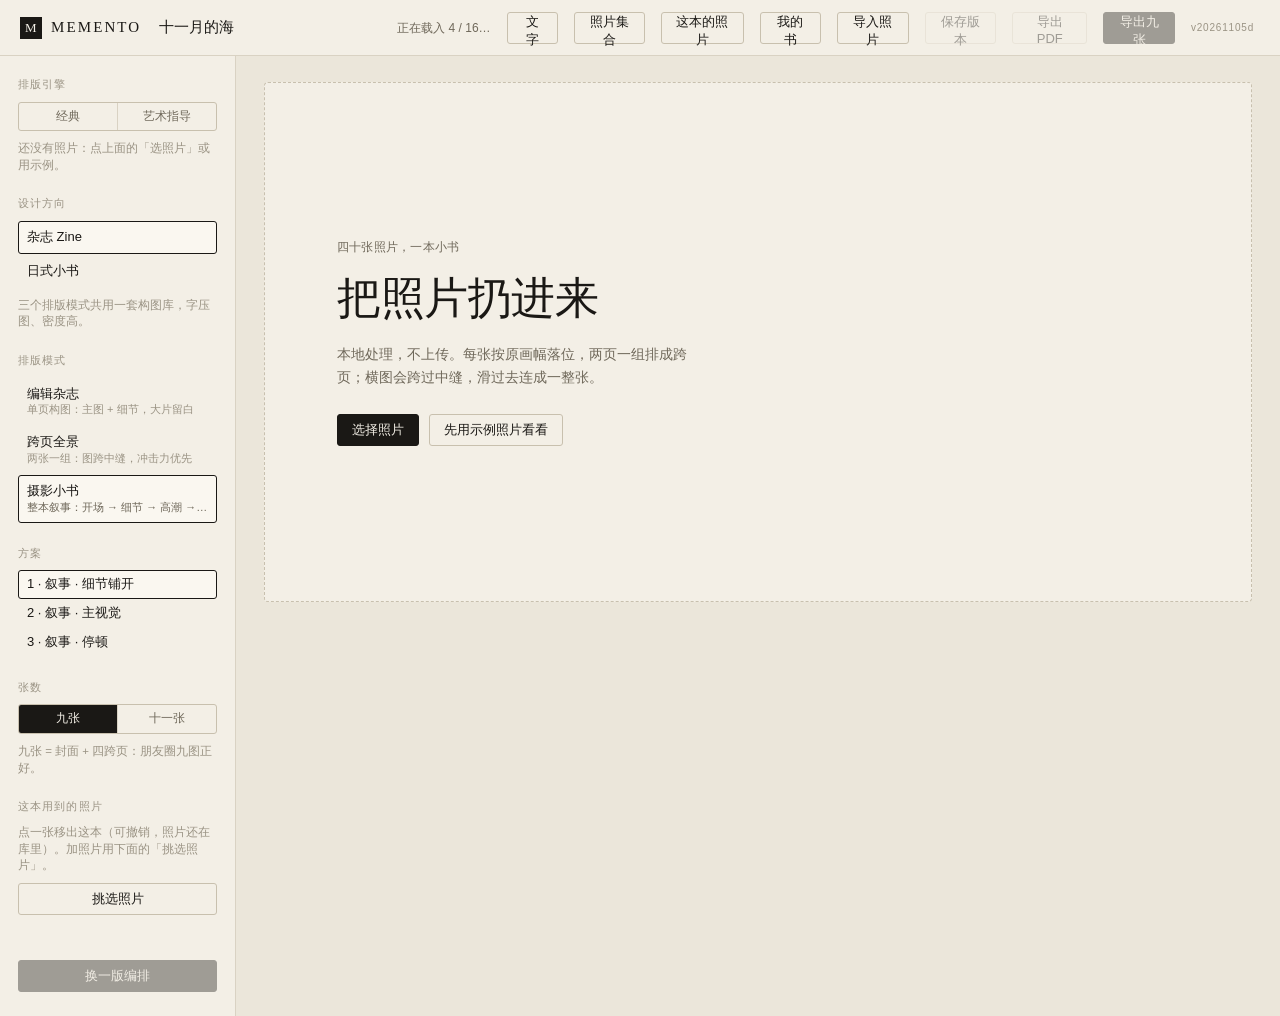
==== commit 9dfb9c71: "本地服务禁缓存 + 页面版本戳；集合面板出错时给出可读提示" ====
--- a/index.html
+++ b/index.html
@@ -4,7 +4,7 @@
 <meta charset="utf-8">
 <meta name="viewport" content="width=device-width,initial-scale=1">
 <title>MEMENTO — 让照片变成一本作品集</title>
-<link rel="stylesheet" href="css/app.css">
+<link rel="stylesheet" href="css/app.css?v=20261105d">
 </head>
 <body>
 
@@ -25,6 +25,7 @@
   <button id="btnVersion" class="btn btn-ghost" disabled>保存版本</button>
   <button id="btnPDF" class="btn btn-ghost" disabled>导出 PDF</button>
   <button id="btnPNG" class="btn btn-primary" disabled>导出九张</button>
+  <span class="buildStamp" title="这一页的版本">v20261105d</span>
 </header>
 
 <main class="shell">
@@ -248,6 +249,34 @@
 </div>
 
 
+
+<div id="newbook" class="saved" hidden>
+  <div class="saved-card nbcard">
+    <div class="saved-head">
+      <div>
+        <h2 class="saved-title">新建一本</h2>
+        <p class="saved-note" id="nbHint">选照片 → 做成回忆册或九图作品。可以跨集合挑。</p>
+      </div>
+      <button id="nbClose" class="picker-close" aria-label="关闭">✕</button>
+    </div>
+    <div class="nb-body">
+      <aside id="nbColls" class="nb-colls"></aside>
+      <section class="nb-main">
+        <div class="nb-tools">
+          <button id="nbAll" class="btn btn-ghost btn-sm">全选本组</button>
+          <button id="nbNone" class="btn btn-ghost btn-sm">全不选</button>
+          <span id="nbCount" class="lib-quota">已选 0 张</span>
+        </div>
+        <div id="nbPhotos" class="nb-grid"></div>
+      </section>
+    </div>
+    <div class="nb-foot">
+      <button id="nbMemory" class="btn btn-ghost">做成回忆册</button>
+      <button id="nbSocial" class="btn btn-primary">做成九图作品</button>
+    </div>
+  </div>
+</div>
+
 <div id="colls" class="saved" hidden>
   <div class="saved-card collcard">
     <div class="saved-head">
@@ -259,6 +288,7 @@
     </div>
     <div class="lib-tools">
       <button id="collNew" class="btn btn-primary">＋ 新集合</button>
+      <button id="collImport" class="btn btn-ghost">导入照片</button>
       <div class="seg seg--sm" id="collTabs" role="group">
         <button type="button" data-tab="colls" aria-pressed="true">集合</button>
         <button type="button" data-tab="all" aria-pressed="false">全部照片</button>
@@ -295,25 +325,26 @@
 <input type="file" id="backupInput" accept=".memento,.zip" hidden>
 <div id="toast" class="toast" hidden></div>
 
-<script src="js/analyze.js"></script>
-<script src="js/storage.js"></script>
-<script src="js/objects.js"></script>
-<script src="js/engine.js"></script>
-<script src="js/spread.js"></script>
-<script src="js/compose.js"></script>
-<script src="js/art.js"></script>
-  <script src="js/observe.js"></script>
-<script src="js/timeline.js"></script>
-<script src="js/text.js"></script>
-<script src="js/render.js"></script>
-<script src="js/export.js"></script>
-<script src="js/backup.js"></script>
-<script src="js/ai/schemas.js"></script>
-<script src="js/ai/prompts.js"></script>
-<script src="js/ai/ollama.js"></script>
-<script src="js/ai/provider.js"></script>
-<script src="js/ai/editorial.js"></script>
-<script src="js/collections.js"></script>
-<script src="js/app.js"></script>
+<script src="js/analyze.js?v=20261105d"></script>
+<script src="js/storage.js?v=20261105d"></script>
+<script src="js/objects.js?v=20261105d"></script>
+<script src="js/engine.js?v=20261105d"></script>
+<script src="js/spread.js?v=20261105d"></script>
+<script src="js/compose.js?v=20261105d"></script>
+<script src="js/art.js?v=20261105d"></script>
+  <script src="js/observe.js?v=20261105d"></script>
+<script src="js/timeline.js?v=20261105d"></script>
+<script src="js/text.js?v=20261105d"></script>
+<script src="js/render.js?v=20261105d"></script>
+<script src="js/export.js?v=20261105d"></script>
+<script src="js/backup.js?v=20261105d"></script>
+<script src="js/ai/schemas.js?v=20261105d"></script>
+<script src="js/ai/prompts.js?v=20261105d"></script>
+<script src="js/ai/ollama.js?v=20261105d"></script>
+<script src="js/ai/provider.js?v=20261105d"></script>
+<script src="js/ai/editorial.js?v=20261105d"></script>
+<script src="js/collections.js?v=20261105d"></script>
+<script src="js/newbook.js?v=20261105d"></script>
+<script src="js/app.js?v=20261105d"></script>
 </body>
 </html>
--- a/css/app.css
+++ b/css/app.css
@@ -574,3 +574,29 @@
 #collTabs button{padding:5px 13px;white-space:nowrap}
 .lib-tools .seg{display:inline-flex;flex:0 0 auto}
 .collcard .lib-tools{align-items:center;gap:10px}
+
+/* ---------------- new book picker (P3) ---------------- */
+.nbcard{width:min(1080px,95vw);height:min(760px,90vh);display:flex;flex-direction:column}
+.nb-body{flex:1;display:grid;grid-template-columns:230px 1fr;min-height:0;border-top:1px solid var(--line)}
+.nb-colls{border-right:1px solid var(--line);overflow:auto;padding:10px 0}
+.nb-row{display:flex;justify-content:space-between;align-items:baseline;gap:10px;width:100%;
+  background:transparent;border:0;border-left:2px solid transparent;padding:8px 14px;text-align:left;font-size:13px;color:var(--muted)}
+.nb-row:hover{color:var(--ink);background:var(--paper-2)}
+.nb-row.on{color:var(--ink);border-left-color:var(--accent);background:var(--paper-2);font-weight:600}
+.nb-row b{font-weight:400;font-size:11px;color:var(--faint)}
+.nb-main{display:flex;flex-direction:column;min-height:0}
+.nb-tools{display:flex;align-items:center;gap:8px;padding:10px 14px;border-bottom:1px solid var(--line)}
+.nb-tools .lib-quota{margin-left:auto;font-size:12px;color:var(--muted)}
+.nb-grid{flex:1;overflow:auto;display:grid;grid-template-columns:repeat(auto-fill,minmax(104px,1fr));
+  gap:6px;padding:12px 14px;align-content:start}
+.nb-cell{position:relative;cursor:pointer;line-height:0;outline:2px solid transparent;background:var(--paper-2)}
+.nb-cell img{width:100%;aspect-ratio:1;object-fit:cover;display:block;opacity:.92}
+.nb-cell.on{outline-color:var(--accent)}
+.nb-cell.on img{opacity:1}
+.nb-tick{position:absolute;right:4px;top:4px;width:18px;height:18px;line-height:18px;text-align:center;
+  font-size:11px;color:#fff;background:rgba(176,69,43,.92)}
+.nb-cell:not(.on) .nb-tick{background:rgba(26,24,21,.32)}
+.nb-foot{display:flex;gap:10px;justify-content:flex-end;padding:12px 18px;border-top:1px solid var(--line)}
+
+/* dev build stamp: proof of which files the page actually loaded */
+.buildStamp{margin-left:auto;font-size:10px;letter-spacing:.08em;color:var(--faint);align-self:center;padding-right:6px}
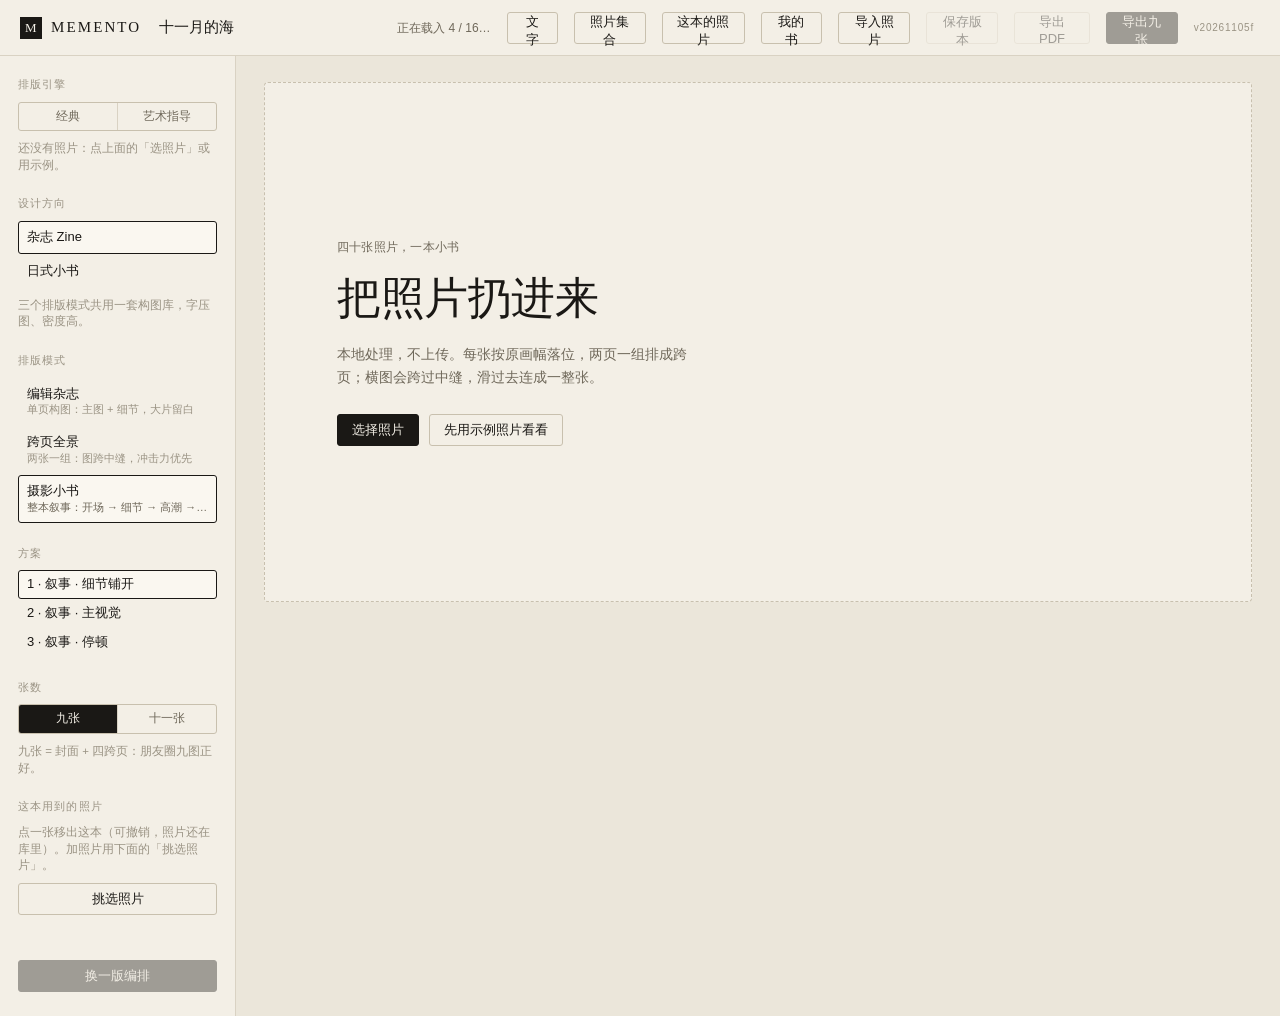
==== commit 62ca98df: "艺术指导与其它部分对齐：收起不适用的控件；文字只落在纸面空白带（压不住图/不出血）；采纳 AI 文字时清掉上一版" ====
--- a/index.html
+++ b/index.html
@@ -4,7 +4,7 @@
 <meta charset="utf-8">
 <meta name="viewport" content="width=device-width,initial-scale=1">
 <title>MEMENTO — 让照片变成一本作品集</title>
-<link rel="stylesheet" href="css/app.css?v=20261105d">
+<link rel="stylesheet" href="css/app.css?v=20261105f">
 </head>
 <body>
 
@@ -25,7 +25,7 @@
   <button id="btnVersion" class="btn btn-ghost" disabled>保存版本</button>
   <button id="btnPDF" class="btn btn-ghost" disabled>导出 PDF</button>
   <button id="btnPNG" class="btn btn-primary" disabled>导出九张</button>
-  <span class="buildStamp" title="这一页的版本">v20261105d</span>
+  <span class="buildStamp" title="这一页的版本">v20261105f</span>
 </header>
 
 <main class="shell">
@@ -325,26 +325,26 @@
 <input type="file" id="backupInput" accept=".memento,.zip" hidden>
 <div id="toast" class="toast" hidden></div>
 
-<script src="js/analyze.js?v=20261105d"></script>
-<script src="js/storage.js?v=20261105d"></script>
-<script src="js/objects.js?v=20261105d"></script>
-<script src="js/engine.js?v=20261105d"></script>
-<script src="js/spread.js?v=20261105d"></script>
-<script src="js/compose.js?v=20261105d"></script>
-<script src="js/art.js?v=20261105d"></script>
-  <script src="js/observe.js?v=20261105d"></script>
-<script src="js/timeline.js?v=20261105d"></script>
-<script src="js/text.js?v=20261105d"></script>
-<script src="js/render.js?v=20261105d"></script>
-<script src="js/export.js?v=20261105d"></script>
-<script src="js/backup.js?v=20261105d"></script>
-<script src="js/ai/schemas.js?v=20261105d"></script>
-<script src="js/ai/prompts.js?v=20261105d"></script>
-<script src="js/ai/ollama.js?v=20261105d"></script>
-<script src="js/ai/provider.js?v=20261105d"></script>
-<script src="js/ai/editorial.js?v=20261105d"></script>
-<script src="js/collections.js?v=20261105d"></script>
-<script src="js/newbook.js?v=20261105d"></script>
-<script src="js/app.js?v=20261105d"></script>
+<script src="js/analyze.js?v=20261105f"></script>
+<script src="js/storage.js?v=20261105f"></script>
+<script src="js/objects.js?v=20261105f"></script>
+<script src="js/engine.js?v=20261105f"></script>
+<script src="js/spread.js?v=20261105f"></script>
+<script src="js/compose.js?v=20261105f"></script>
+<script src="js/art.js?v=20261105f"></script>
+  <script src="js/observe.js?v=20261105f"></script>
+<script src="js/timeline.js?v=20261105f"></script>
+<script src="js/text.js?v=20261105f"></script>
+<script src="js/render.js?v=20261105f"></script>
+<script src="js/export.js?v=20261105f"></script>
+<script src="js/backup.js?v=20261105f"></script>
+<script src="js/ai/schemas.js?v=20261105f"></script>
+<script src="js/ai/prompts.js?v=20261105f"></script>
+<script src="js/ai/ollama.js?v=20261105f"></script>
+<script src="js/ai/provider.js?v=20261105f"></script>
+<script src="js/ai/editorial.js?v=20261105f"></script>
+<script src="js/collections.js?v=20261105f"></script>
+<script src="js/newbook.js?v=20261105f"></script>
+<script src="js/app.js?v=20261105f"></script>
 </body>
 </html>
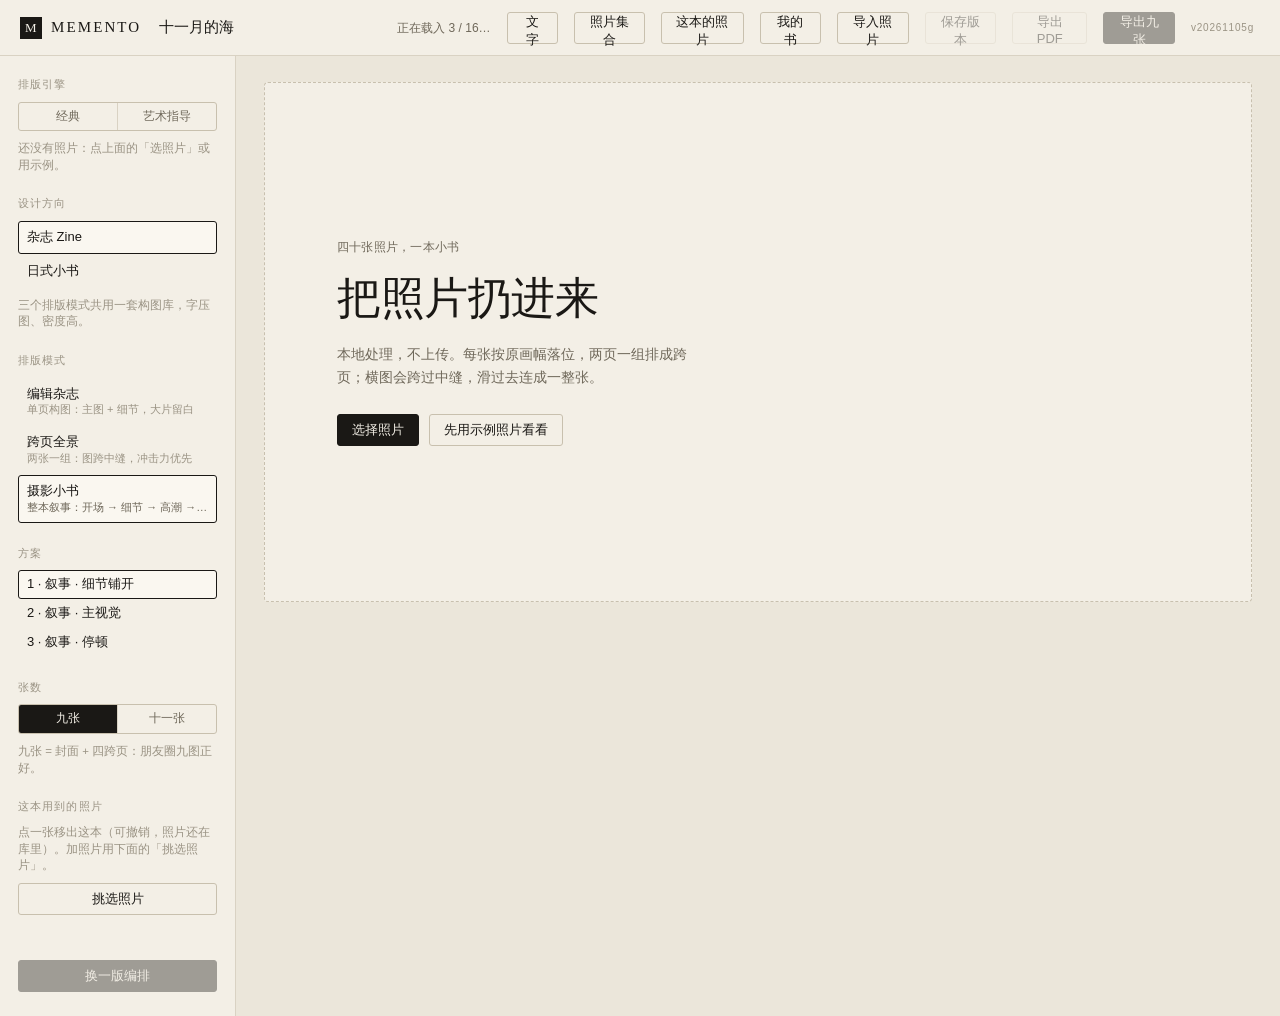
==== commit a63e7926: "艺术指导下把“设计方向”改成“字体气质”：只讲字体与文字，选项改成衬线编辑体 / 日式细字" ====
--- a/index.html
+++ b/index.html
@@ -4,7 +4,7 @@
 <meta charset="utf-8">
 <meta name="viewport" content="width=device-width,initial-scale=1">
 <title>MEMENTO — 让照片变成一本作品集</title>
-<link rel="stylesheet" href="css/app.css?v=20261105f">
+<link rel="stylesheet" href="css/app.css?v=20261105g">
 </head>
 <body>
 
@@ -25,7 +25,7 @@
   <button id="btnVersion" class="btn btn-ghost" disabled>保存版本</button>
   <button id="btnPDF" class="btn btn-ghost" disabled>导出 PDF</button>
   <button id="btnPNG" class="btn btn-primary" disabled>导出九张</button>
-  <span class="buildStamp" title="这一页的版本">v20261105f</span>
+  <span class="buildStamp" title="这一页的版本">v20261105g</span>
 </header>
 
 <main class="shell">
@@ -44,7 +44,7 @@
     </section>
 
     <section class="rail-block">
-      <h2 class="rail-title">设计方向</h2>
+      <h2 class="rail-title" id="dirTitle">设计方向</h2>
       <div id="dirs" class="opt-list"></div>
       <p id="dirNote" class="rail-note"></p>
     </section>
@@ -325,26 +325,26 @@
 <input type="file" id="backupInput" accept=".memento,.zip" hidden>
 <div id="toast" class="toast" hidden></div>
 
-<script src="js/analyze.js?v=20261105f"></script>
-<script src="js/storage.js?v=20261105f"></script>
-<script src="js/objects.js?v=20261105f"></script>
-<script src="js/engine.js?v=20261105f"></script>
-<script src="js/spread.js?v=20261105f"></script>
-<script src="js/compose.js?v=20261105f"></script>
-<script src="js/art.js?v=20261105f"></script>
-  <script src="js/observe.js?v=20261105f"></script>
-<script src="js/timeline.js?v=20261105f"></script>
-<script src="js/text.js?v=20261105f"></script>
-<script src="js/render.js?v=20261105f"></script>
-<script src="js/export.js?v=20261105f"></script>
-<script src="js/backup.js?v=20261105f"></script>
-<script src="js/ai/schemas.js?v=20261105f"></script>
-<script src="js/ai/prompts.js?v=20261105f"></script>
-<script src="js/ai/ollama.js?v=20261105f"></script>
-<script src="js/ai/provider.js?v=20261105f"></script>
-<script src="js/ai/editorial.js?v=20261105f"></script>
-<script src="js/collections.js?v=20261105f"></script>
-<script src="js/newbook.js?v=20261105f"></script>
-<script src="js/app.js?v=20261105f"></script>
+<script src="js/analyze.js?v=20261105g"></script>
+<script src="js/storage.js?v=20261105g"></script>
+<script src="js/objects.js?v=20261105g"></script>
+<script src="js/engine.js?v=20261105g"></script>
+<script src="js/spread.js?v=20261105g"></script>
+<script src="js/compose.js?v=20261105g"></script>
+<script src="js/art.js?v=20261105g"></script>
+  <script src="js/observe.js?v=20261105g"></script>
+<script src="js/timeline.js?v=20261105g"></script>
+<script src="js/text.js?v=20261105g"></script>
+<script src="js/render.js?v=20261105g"></script>
+<script src="js/export.js?v=20261105g"></script>
+<script src="js/backup.js?v=20261105g"></script>
+<script src="js/ai/schemas.js?v=20261105g"></script>
+<script src="js/ai/prompts.js?v=20261105g"></script>
+<script src="js/ai/ollama.js?v=20261105g"></script>
+<script src="js/ai/provider.js?v=20261105g"></script>
+<script src="js/ai/editorial.js?v=20261105g"></script>
+<script src="js/collections.js?v=20261105g"></script>
+<script src="js/newbook.js?v=20261105g"></script>
+<script src="js/app.js?v=20261105g"></script>
 </body>
 </html>
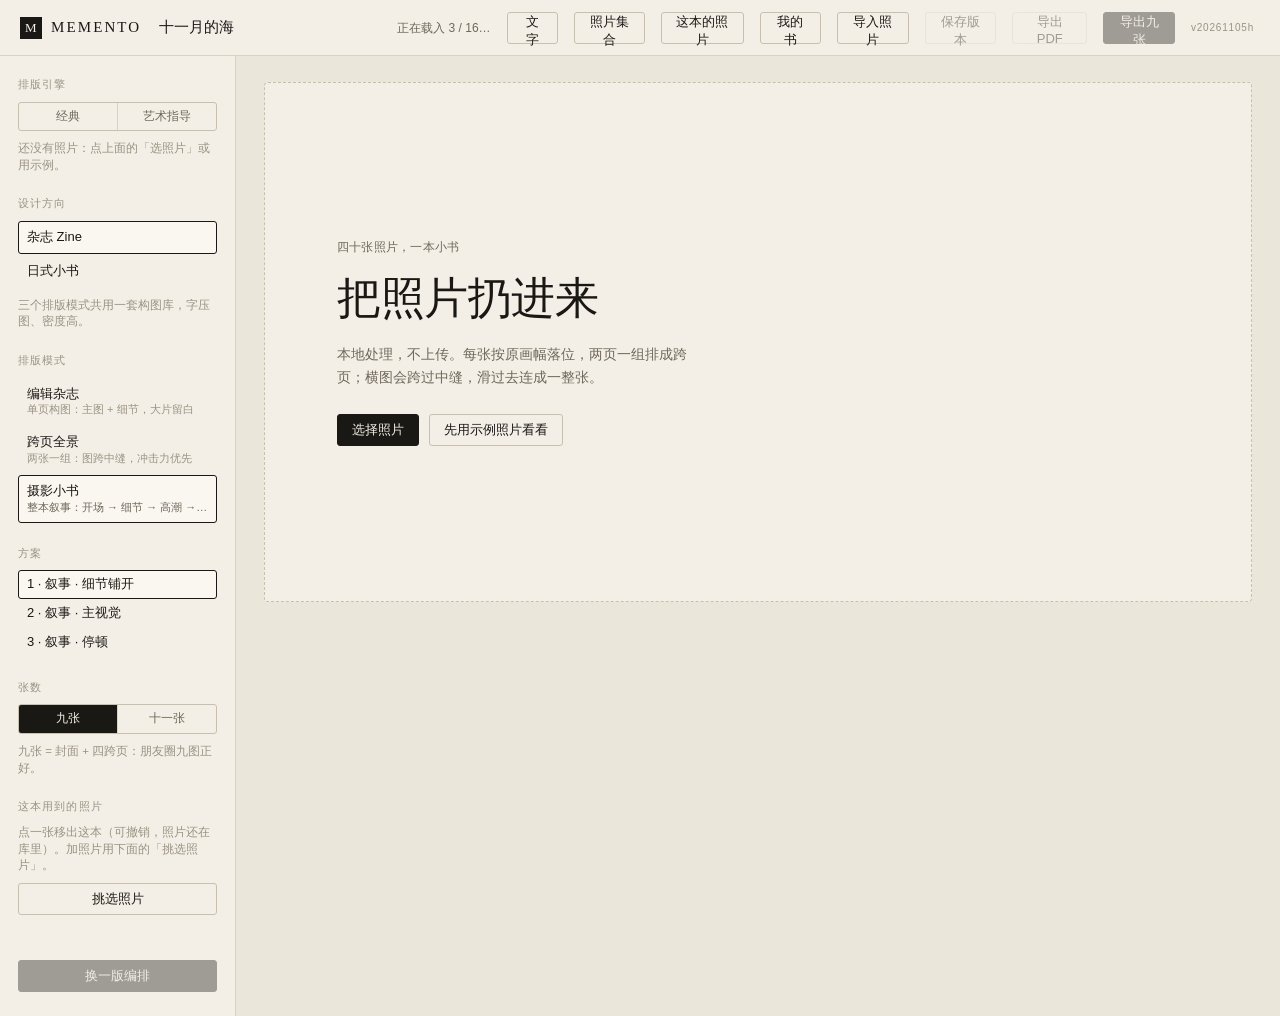
==== commit 5a684bf3: "艺术指导 v2 第一刀：计划层（4 结构/强度曲线/装置序列/约束）+ 满版·白场·章节页·对抗 四个新装置 + 文字节拍" ====
--- a/index.html
+++ b/index.html
@@ -4,7 +4,7 @@
 <meta charset="utf-8">
 <meta name="viewport" content="width=device-width,initial-scale=1">
 <title>MEMENTO — 让照片变成一本作品集</title>
-<link rel="stylesheet" href="css/app.css?v=20261105g">
+<link rel="stylesheet" href="css/app.css?v=20261105h">
 </head>
 <body>
 
@@ -25,7 +25,7 @@
   <button id="btnVersion" class="btn btn-ghost" disabled>保存版本</button>
   <button id="btnPDF" class="btn btn-ghost" disabled>导出 PDF</button>
   <button id="btnPNG" class="btn btn-primary" disabled>导出九张</button>
-  <span class="buildStamp" title="这一页的版本">v20261105g</span>
+  <span class="buildStamp" title="这一页的版本">v20261105h</span>
 </header>
 
 <main class="shell">
@@ -325,26 +325,27 @@
 <input type="file" id="backupInput" accept=".memento,.zip" hidden>
 <div id="toast" class="toast" hidden></div>
 
-<script src="js/analyze.js?v=20261105g"></script>
-<script src="js/storage.js?v=20261105g"></script>
-<script src="js/objects.js?v=20261105g"></script>
-<script src="js/engine.js?v=20261105g"></script>
-<script src="js/spread.js?v=20261105g"></script>
-<script src="js/compose.js?v=20261105g"></script>
-<script src="js/art.js?v=20261105g"></script>
-  <script src="js/observe.js?v=20261105g"></script>
-<script src="js/timeline.js?v=20261105g"></script>
-<script src="js/text.js?v=20261105g"></script>
-<script src="js/render.js?v=20261105g"></script>
-<script src="js/export.js?v=20261105g"></script>
-<script src="js/backup.js?v=20261105g"></script>
-<script src="js/ai/schemas.js?v=20261105g"></script>
-<script src="js/ai/prompts.js?v=20261105g"></script>
-<script src="js/ai/ollama.js?v=20261105g"></script>
-<script src="js/ai/provider.js?v=20261105g"></script>
-<script src="js/ai/editorial.js?v=20261105g"></script>
-<script src="js/collections.js?v=20261105g"></script>
-<script src="js/newbook.js?v=20261105g"></script>
-<script src="js/app.js?v=20261105g"></script>
+<script src="js/analyze.js?v=20261105h"></script>
+<script src="js/storage.js?v=20261105h"></script>
+<script src="js/objects.js?v=20261105h"></script>
+<script src="js/engine.js?v=20261105h"></script>
+<script src="js/spread.js?v=20261105h"></script>
+<script src="js/compose.js?v=20261105h"></script>
+<script src="js/plan.js?v=20261105h"></script>
+<script src="js/art.js?v=20261105h"></script>
+  <script src="js/observe.js?v=20261105h"></script>
+<script src="js/timeline.js?v=20261105h"></script>
+<script src="js/text.js?v=20261105h"></script>
+<script src="js/render.js?v=20261105h"></script>
+<script src="js/export.js?v=20261105h"></script>
+<script src="js/backup.js?v=20261105h"></script>
+<script src="js/ai/schemas.js?v=20261105h"></script>
+<script src="js/ai/prompts.js?v=20261105h"></script>
+<script src="js/ai/ollama.js?v=20261105h"></script>
+<script src="js/ai/provider.js?v=20261105h"></script>
+<script src="js/ai/editorial.js?v=20261105h"></script>
+<script src="js/collections.js?v=20261105h"></script>
+<script src="js/newbook.js?v=20261105h"></script>
+<script src="js/app.js?v=20261105h"></script>
 </body>
 </html>
